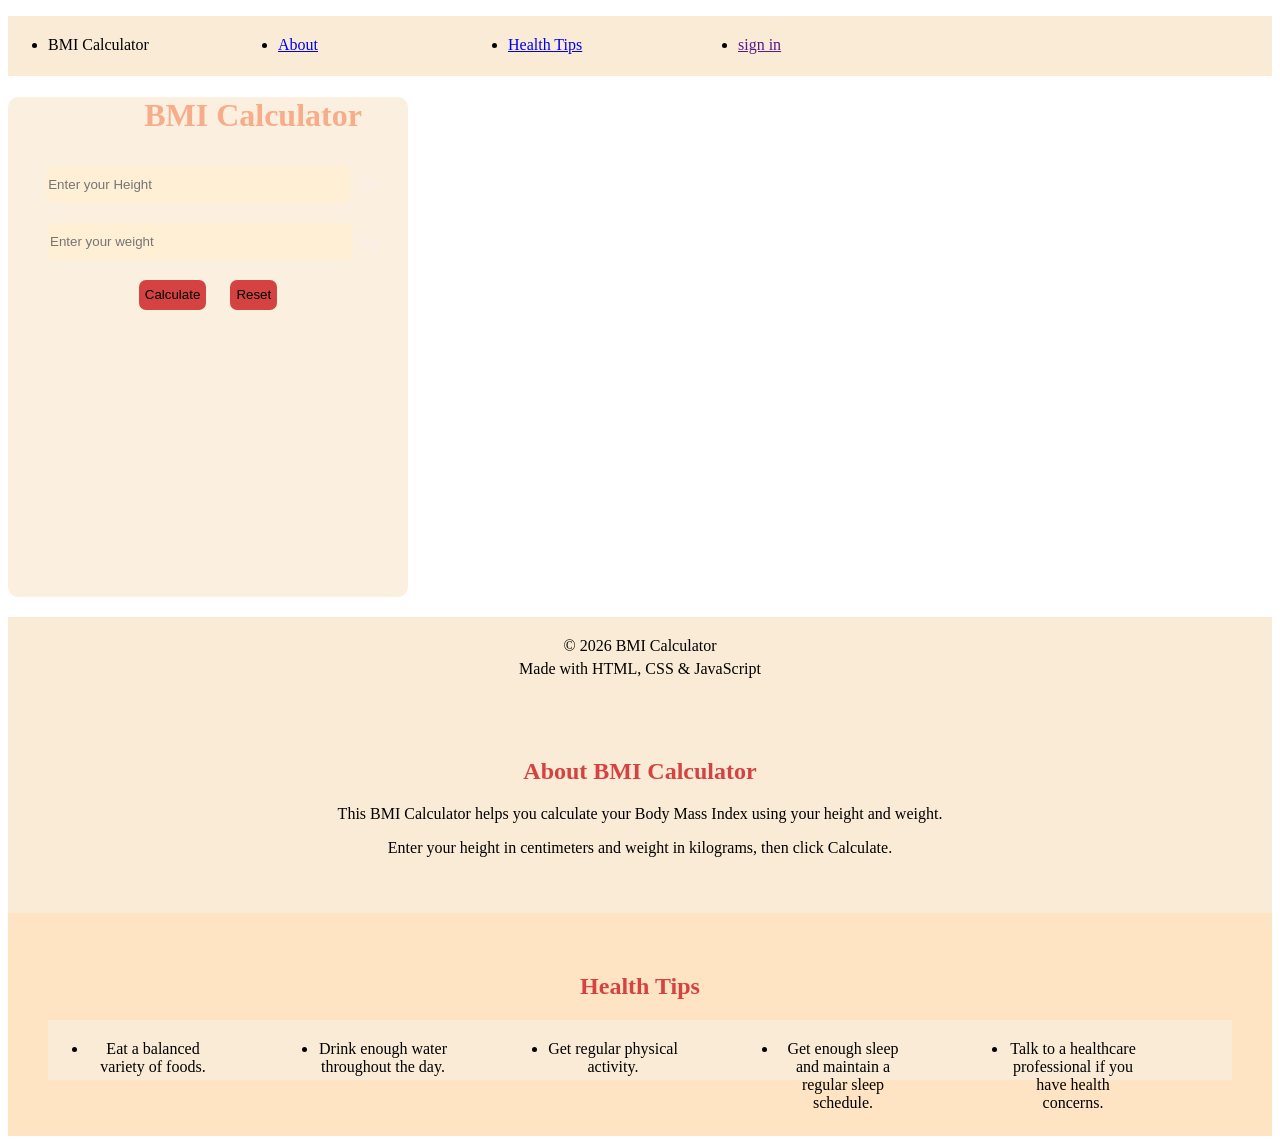
==== home.html @ 36f5c376 "Add files via upload" ====
<!DOCTYPE html>
<html lang="en">
<head>
    <meta charset="UTF-8">
    <meta name="viewport" content="width=device-width, initial-scale=1.0">
    <title>Document</title>
    <style>
        input{
            height: 35px;
            width: 300px;
            border-radius: 7px;
            border: none;
            background-color: papayawhip;
            margin: 10px;

        }
        button{
            height: 30px;
            margin: 10px;
            border-radius: 7px;
            border: none;
            background-color: rgb(212, 66, 66);
        }
       h1{
        margin-left: 90px;
        color: rgb(248, 173, 138);
       }
        ul{
            background-color: antiquewhite;
            height: 40px;
            padding-top: 20px;
            position: sticky;
            top: 0;
            display: flex;
            gap: 100px;
        }
        li{
            width: 130px;
        }
        #op{
            background-color: rgba(250, 235, 215, 0.767);
            
            width: 400px;
            height: 500px;
            border-radius: 10px;
            text-align: center;
            
        }
        #div{
            /* background-size: cover;
            background-image: url("original.gif");
            background-position: top;
            background-attachment: fixed; */
            
    background-image: linear-gradient(
        rgba(255, 255, 255, 0.3),
        rgba(255, 255, 255, 0.3)
    ), url("Untitled-Website-4.png");

    background-size: cover;
    background-position: center;
    background-attachment: fixed;
}
       
        #result{
        font-size: 15px;
        text-align: center;
        justify-content: center;
        margin-top: 20px;
        font-weight: bold;
        border-radius: 10px;
        margin: 20px auto;
        }
        #result{
            background-color: rgba(243, 84, 84, 0.603);
            display: flex;
           align-items: center;
            text-align: center;
        }
        #p{
            margin: 20px auto;
            border-radius: 10px;
            align-items: center;
            text-align: center;
            background-color: bisque;
            
        }
        footer {
    background-color: antiquewhite;
    text-align: center;
    padding: 15px;
    margin-top: 20px;
}

footer p {
    margin: 5px;
}
section {
    padding: 40px;
    text-align: center;
}

#about {
    background-color: antiquewhite;
}

#health {
    background-color: bisque;
}

section h2 {
    color: rgb(212, 66, 66);
}
    </style>
</head>
<body>
    <div id="div">
    <ul>
        <li><a id="logo">BMI Calculator</a></li>
        <li><a href="#about">About</a></li>
        <li><a href="#health">Health Tips</a></li>
        <li><a href="">sign in</a></li>
    </ul>
    <div id="op">
    <h1>BMI Calculator</h1>
    <input id="height" type="text" placeholder="Enter your Height"><span style="color: rgb(252, 238, 238);">cm</span>
    <input id="weight" type="text" placeholder="Enter your weight"><span style="color: rgb(250, 237, 237);">kg</span>
    <button>Calculate</button> <button id="reset">Reset</button>
    <p id="result"></p>
    <p id="p"></p>
    </div>
    </div>
    <footer>
    <p>© 2026 BMI Calculator</p>
    <p>Made with HTML, CSS & JavaScript</p>
</footer>
    <section id="about">
    <h2>About BMI Calculator</h2>
    <p>
        This BMI Calculator helps you calculate your Body Mass Index
        using your height and weight.
    </p>
    <p>
        Enter your height in centimeters and weight in kilograms,
        then click Calculate.
    </p>
</section>
    <section id="health">
    <h2>Health Tips</h2>

    <ul>
        <li>Eat a balanced variety of foods.</li>
        <li>Drink enough water throughout the day.</li>
        <li>Get regular physical activity.</li>
        <li>Get enough sleep and maintain a regular sleep schedule.</li>
        <li>Talk to a healthcare professional if you have health concerns.</li>
    </ul>
</section>
   <script src="./index.js"></script>
</body>
</html>
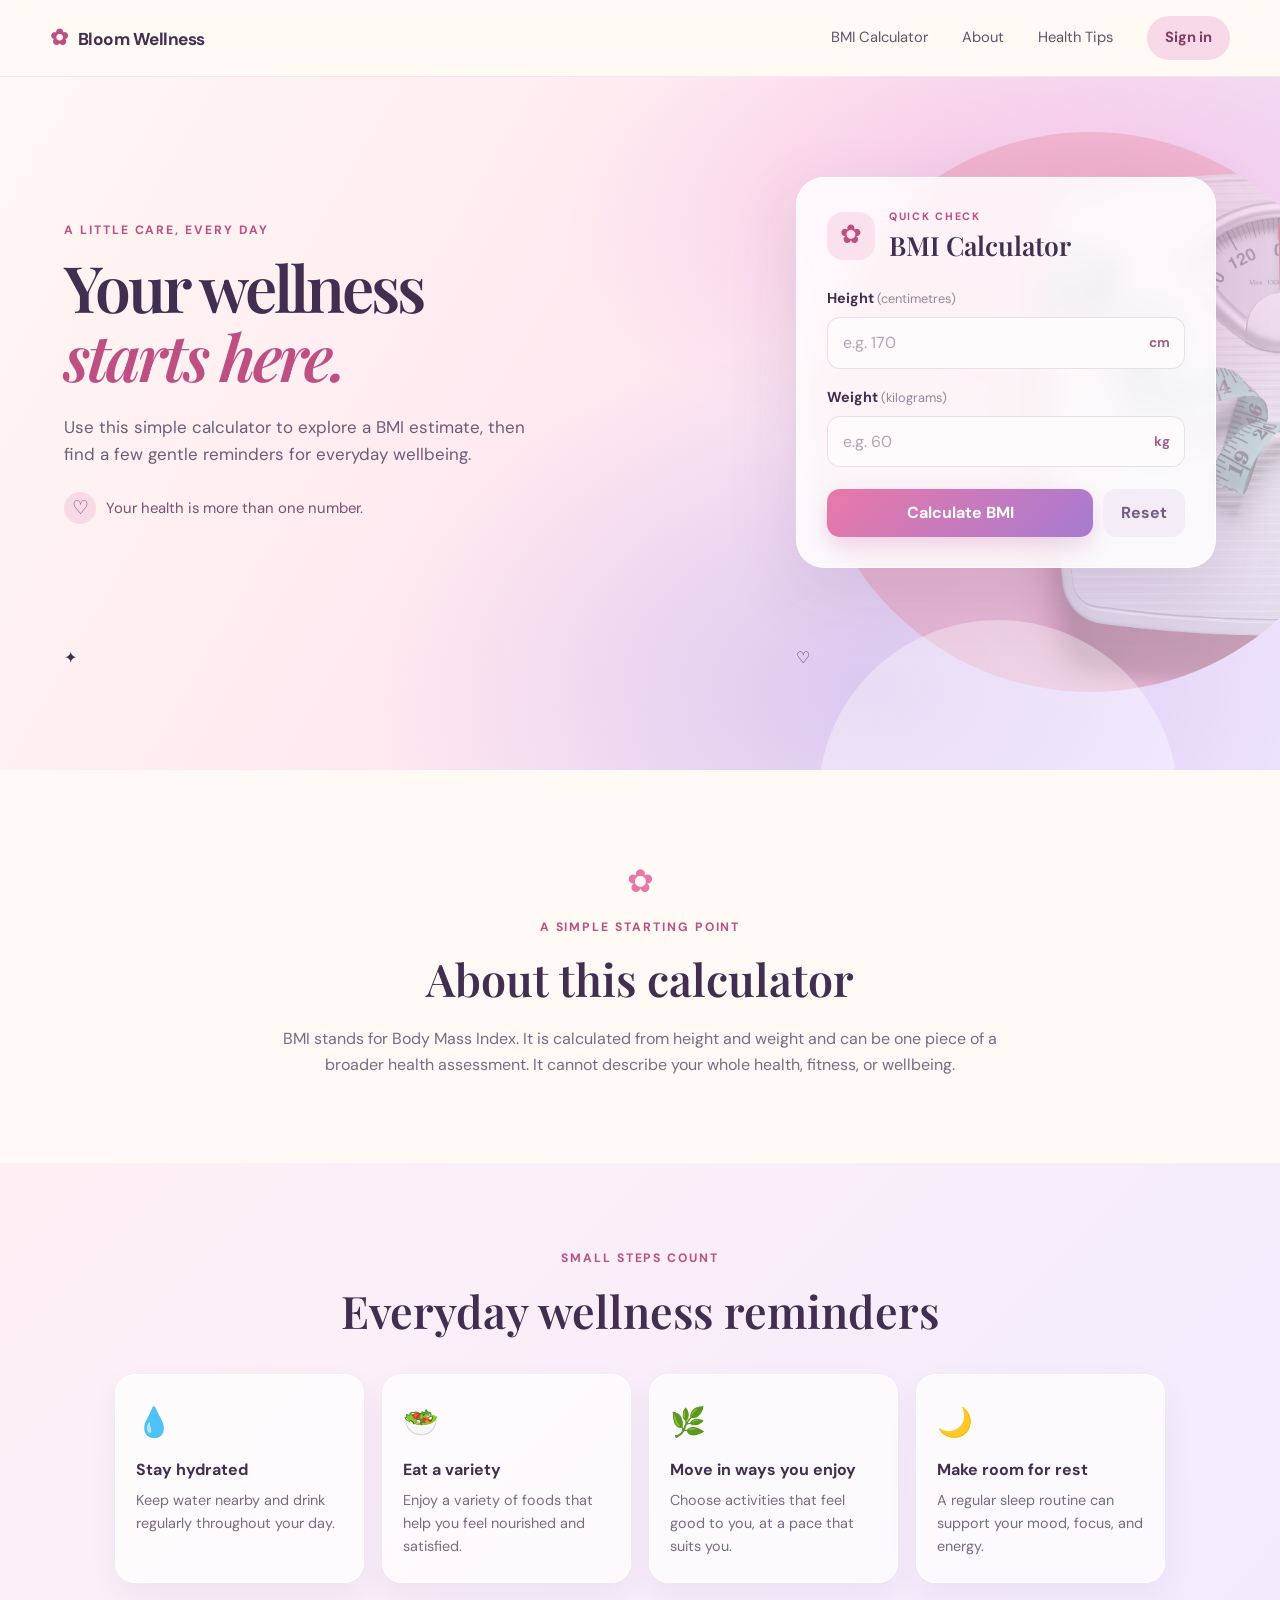
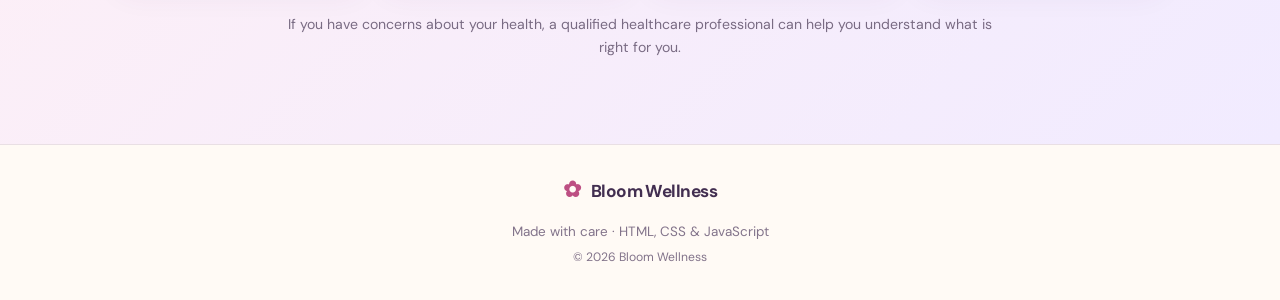
==== commit a1f41254: "Add files via upload" ====
--- a/home.html
+++ b/home.html
@@ -1,161 +1,62 @@
-<!DOCTYPE html>
-<html lang="en">
-<head>
-    <meta charset="UTF-8">
-    <meta name="viewport" content="width=device-width, initial-scale=1.0">
-    <title>Document</title>
-    <style>
-        input{
-            height: 35px;
-            width: 300px;
-            border-radius: 7px;
-            border: none;
-            background-color: papayawhip;
-            margin: 10px;
-
-        }
-        button{
-            height: 30px;
-            margin: 10px;
-            border-radius: 7px;
-            border: none;
-            background-color: rgb(212, 66, 66);
-        }
-       h1{
-        margin-left: 90px;
-        color: rgb(248, 173, 138);
-       }
-        ul{
-            background-color: antiquewhite;
-            height: 40px;
-            padding-top: 20px;
-            position: sticky;
-            top: 0;
-            display: flex;
-            gap: 100px;
-        }
-        li{
-            width: 130px;
-        }
-        #op{
-            background-color: rgba(250, 235, 215, 0.767);
-            
-            width: 400px;
-            height: 500px;
-            border-radius: 10px;
-            text-align: center;
-            
-        }
-        #div{
-            /* background-size: cover;
-            background-image: url("original.gif");
-            background-position: top;
-            background-attachment: fixed; */
-            
-    background-image: linear-gradient(
-        rgba(255, 255, 255, 0.3),
-        rgba(255, 255, 255, 0.3)
-    ), url("Untitled-Website-4.png");
-
-    background-size: cover;
-    background-position: center;
-    background-attachment: fixed;
-}
-       
-        #result{
-        font-size: 15px;
-        text-align: center;
-        justify-content: center;
-        margin-top: 20px;
-        font-weight: bold;
-        border-radius: 10px;
-        margin: 20px auto;
-        }
-        #result{
-            background-color: rgba(243, 84, 84, 0.603);
-            display: flex;
-           align-items: center;
-            text-align: center;
-        }
-        #p{
-            margin: 20px auto;
-            border-radius: 10px;
-            align-items: center;
-            text-align: center;
-            background-color: bisque;
-            
-        }
-        footer {
-    background-color: antiquewhite;
-    text-align: center;
-    padding: 15px;
-    margin-top: 20px;
-}
-
-footer p {
-    margin: 5px;
-}
-section {
-    padding: 40px;
-    text-align: center;
-}
-
-#about {
-    background-color: antiquewhite;
-}
-
-#health {
-    background-color: bisque;
-}
-
-section h2 {
-    color: rgb(212, 66, 66);
-}
-    </style>
-</head>
-<body>
-    <div id="div">
-    <ul>
-        <li><a id="logo">BMI Calculator</a></li>
-        <li><a href="#about">About</a></li>
-        <li><a href="#health">Health Tips</a></li>
-        <li><a href="">sign in</a></li>
-    </ul>
-    <div id="op">
-    <h1>BMI Calculator</h1>
-    <input id="height" type="text" placeholder="Enter your Height"><span style="color: rgb(252, 238, 238);">cm</span>
-    <input id="weight" type="text" placeholder="Enter your weight"><span style="color: rgb(250, 237, 237);">kg</span>
-    <button>Calculate</button> <button id="reset">Reset</button>
-    <p id="result"></p>
-    <p id="p"></p>
-    </div>
-    </div>
-    <footer>
-    <p>© 2026 BMI Calculator</p>
-    <p>Made with HTML, CSS & JavaScript</p>
-</footer>
-    <section id="about">
-    <h2>About BMI Calculator</h2>
-    <p>
-        This BMI Calculator helps you calculate your Body Mass Index
-        using your height and weight.
-    </p>
-    <p>
-        Enter your height in centimeters and weight in kilograms,
-        then click Calculate.
-    </p>
-</section>
-    <section id="health">
-    <h2>Health Tips</h2>
-
-    <ul>
-        <li>Eat a balanced variety of foods.</li>
-        <li>Drink enough water throughout the day.</li>
-        <li>Get regular physical activity.</li>
-        <li>Get enough sleep and maintain a regular sleep schedule.</li>
-        <li>Talk to a healthcare professional if you have health concerns.</li>
-    </ul>
-</section>
-   <script src="./index.js"></script>
-</body>
-</html>+<!DOCTYPE html>
+<html lang="en">
+<head>
+  <meta charset="UTF-8">
+  <meta name="viewport" content="width=device-width, initial-scale=1.0">
+  <meta name="description" content="A simple BMI calculator and wellness tips website.">
+  <title>Bloom Wellness | BMI Calculator</title>
+  <link rel="stylesheet" href="index.css">
+</head>
+<body class="home-page">
+<header class="site-header">
+  <nav class="navbar" aria-label="Main navigation">
+    <a class="brand" href="home.html"><span class="brand-mark">✿</span> Bloom Wellness</a>
+    <div class="nav-links">
+      <a href="#calculator">BMI Calculator</a><a href="#about">About</a><a href="#health">Health Tips</a><a class="nav-cta" href="index.html">Sign in</a>
+    </div>
+  </nav>
+</header>
+<main>
+  <section class="hero" id="calculator">
+    <div class="hero-copy">
+      <p class="eyebrow">A little care, every day</p>
+      <h1>Your wellness<br><span>starts here.</span></h1>
+      <p class="hero-description">Use this simple calculator to explore a BMI estimate, then find a few gentle reminders for everyday wellbeing.</p>
+      <div class="hero-note"><span aria-hidden="true">♡</span> Your health is more than one number.</div>
+    </div>
+    <div class="calculator-card">
+      <div class="card-heading"><span class="card-icon" aria-hidden="true">✿</span><div><p class="eyebrow">Quick check</p><h2>BMI Calculator</h2></div></div>
+      <form id="bmi-form" novalidate>
+        <label for="height">Height <span>(centimetres)</span></label>
+        <div class="input-wrap"><input id="height" name="height" type="number" inputmode="decimal" min="1" max="300" placeholder="e.g. 170" required><span class="unit">cm</span></div>
+        <label for="weight">Weight <span>(kilograms)</span></label>
+        <div class="input-wrap"><input id="weight" name="weight" type="number" inputmode="decimal" min="1" max="500" placeholder="e.g. 60" required><span class="unit">kg</span></div>
+        <p id="form-message" class="form-message" role="alert" aria-live="polite"></p>
+        <div class="button-row"><button class="button button-primary" type="submit">Calculate BMI</button><button class="button button-secondary" type="reset" id="reset">Reset</button></div>
+      </form>
+      <div id="result-panel" class="result-panel" hidden aria-live="polite">
+        <p class="result-label">Your BMI estimate</p><p id="result" class="result-number">—</p><p id="result-category" class="result-category"></p>
+        <p class="result-disclaimer">BMI is a screening estimate, not a diagnosis. Adult ranges are not suitable for interpreting BMI in children or teens; age-specific guidance may be needed.</p>
+      </div>
+    </div>
+    <div class="decor decor-one" aria-hidden="true">✦</div><div class="decor decor-two" aria-hidden="true">♡</div>
+  </section>
+  <section class="content-section about-section" id="about">
+    <div class="section-symbol" aria-hidden="true">✿</div><p class="eyebrow">A simple starting point</p><h2>About this calculator</h2>
+    <p>BMI stands for Body Mass Index. It is calculated from height and weight and can be one piece of a broader health assessment. It cannot describe your whole health, fitness, or wellbeing.</p>
+  </section>
+  <section class="content-section health-section" id="health">
+    <p class="eyebrow">Small steps count</p><h2>Everyday wellness reminders</h2>
+    <div class="tip-grid">
+      <article class="tip-card"><span aria-hidden="true">💧</span><h3>Stay hydrated</h3><p>Keep water nearby and drink regularly throughout your day.</p></article>
+      <article class="tip-card"><span aria-hidden="true">🥗</span><h3>Eat a variety</h3><p>Enjoy a variety of foods that help you feel nourished and satisfied.</p></article>
+      <article class="tip-card"><span aria-hidden="true">🌿</span><h3>Move in ways you enjoy</h3><p>Choose activities that feel good to you, at a pace that suits you.</p></article>
+      <article class="tip-card"><span aria-hidden="true">🌙</span><h3>Make room for rest</h3><p>A regular sleep routine can support your mood, focus, and energy.</p></article>
+    </div>
+    <p class="gentle-note">If you have concerns about your health, a qualified healthcare professional can help you understand what is right for you.</p>
+  </section>
+</main>
+<footer class="site-footer"><a class="brand footer-brand" href="home.html"><span class="brand-mark">✿</span> Bloom Wellness</a><p>Made with care · HTML, CSS &amp; JavaScript</p><p class="copyright">© 2026 Bloom Wellness</p></footer>
+<script src="index.js"></script>
+</body>
+</html>
--- a/index.css
+++ b/index.css
@@ -0,0 +1,27 @@
+@import url('https://fonts.googleapis.com/css2?family=DM+Sans:wght@400;500;600;700&family=Playfair+Display:wght@500;600;700&display=swap');
+:root{--ink:#422e50;--muted:#796b83;--pink:#e978a8;--pink-dark:#bd4f83;--cream:#fffaf5;--line:rgba(119,82,139,.16);--shadow:0 24px 70px rgba(91,49,110,.13)}
+*{box-sizing:border-box}html{scroll-behavior:smooth;scroll-padding-top:90px}body{margin:0;color:var(--ink);font-family:"DM Sans",Arial,sans-serif;line-height:1.6;background:var(--cream)}a{color:inherit}button,input{font:inherit}
+.site-header{position:sticky;top:0;z-index:20;background:rgba(255,250,245,.91);border-bottom:1px solid rgba(119,82,139,.1);backdrop-filter:blur(16px)}
+.navbar{width:min(1180px,calc(100% - 40px));min-height:76px;margin:0 auto;display:flex;align-items:center;justify-content:space-between;gap:24px}
+.brand{text-decoration:none;font-weight:700;letter-spacing:-.03em;white-space:nowrap;font-size:1.08rem}.brand-mark{color:var(--pink-dark);margin-right:7px;font-size:1.35rem}
+.nav-links{display:flex;align-items:center;gap:clamp(14px,3vw,34px)}.nav-links a{text-decoration:none;font-size:.92rem;color:#65536f;transition:color .2s}.nav-links a:hover{color:var(--pink-dark)}.nav-links .nav-cta{padding:10px 18px;border-radius:999px;background:#f8d9e7;color:#7d3d65;font-weight:700}
+.hero{position:relative;isolation:isolate;overflow:hidden;min-height:690px;padding:clamp(52px,8vw,100px) max(5vw,calc((100vw - 1180px)/2));display:grid;grid-template-columns:minmax(0,1fr) minmax(320px,420px);align-items:center;gap:clamp(32px,6vw,90px);background:radial-gradient(ellipse at 85% 20%,rgba(235,166,218,.55),transparent 34%),radial-gradient(ellipse at 68% 88%,rgba(180,159,231,.42),transparent 40%),linear-gradient(120deg,#fff8f3 0%,#ffe7f0 50%,#eee5ff 100%)}
+.hero::before{content:"";position:absolute;z-index:-1;width:560px;height:560px;right:-90px;top:55px;border-radius:50%;background:url("Untitled-Website-4.png") center/cover no-repeat;opacity:.35;filter:saturate(.85);animation:float 9s ease-in-out infinite}.hero::after{content:"";position:absolute;z-index:-1;width:360px;height:360px;right:8%;bottom:-210px;border-radius:50%;background:rgba(255,255,255,.36)}
+.hero-copy{max-width:560px}.eyebrow{margin:0 0 12px;color:var(--pink-dark);font-size:.76rem;font-weight:700;text-transform:uppercase;letter-spacing:.16em}
+.hero h1,.auth-card h1{margin:0;font:600 clamp(2.8rem,5vw,4.7rem)/1.08 "Playfair Display",Georgia,serif;letter-spacing:-.045em}.hero h1 span{color:var(--pink-dark);font-style:italic}.hero-description{max-width:470px;margin:24px 0;color:#6d5d78;font-size:1.06rem}
+.hero-note{display:inline-flex;align-items:center;gap:10px;color:#79506f;font-size:.93rem}.hero-note span{display:grid;place-items:center;width:32px;height:32px;border-radius:50%;background:#f8d9e7;font-size:1.2rem}
+.calculator-card{width:100%;padding:30px;border:1px solid rgba(255,255,255,.85);border-radius:28px;background:rgba(255,255,255,.83);box-shadow:var(--shadow);backdrop-filter:blur(14px)}
+.card-heading{display:flex;align-items:center;gap:14px;margin-bottom:24px}.card-icon{display:grid;place-items:center;flex:0 0 48px;height:48px;border-radius:16px;background:#fbe1ed;color:var(--pink-dark);font-size:1.6rem}.card-heading .eyebrow{margin-bottom:2px;font-size:.67rem}.card-heading h2{margin:0;font:600 1.65rem "Playfair Display",Georgia,serif}
+.calculator-card label,.auth-card label{display:block;margin:17px 0 7px;font-size:.9rem;font-weight:700}.calculator-card label span{color:#95869d;font-weight:400;font-size:.8rem}
+.input-wrap{position:relative}.input-wrap input,.auth-card input{width:100%;min-height:49px;padding:12px 48px 12px 15px;border:1px solid var(--line);border-radius:13px;outline:none;background:#fffafc;color:var(--ink);transition:border-color .2s,box-shadow .2s}.auth-card input{padding-right:15px}.input-wrap input:focus,.auth-card input:focus{border-color:#d77cab;box-shadow:0 0 0 4px rgba(217,120,171,.14)}.input-wrap input::placeholder,.auth-card input::placeholder{color:#b2a5b8}.unit{position:absolute;right:15px;top:50%;transform:translateY(-50%);color:#a35e89;font-size:.85rem;font-weight:700}
+.button-row{display:flex;gap:10px;margin-top:22px}.button{min-height:46px;padding:11px 18px;border:0;border-radius:13px;cursor:pointer;font-weight:700;transition:transform .2s,box-shadow .2s,background .2s}.button:hover{transform:translateY(-2px)}.button-primary{flex:1;color:white;background:linear-gradient(135deg,#e978a8,#a77bd1);box-shadow:0 9px 20px rgba(190,91,153,.22)}.button-primary:hover{box-shadow:0 12px 25px rgba(190,91,153,.3)}.button-secondary{background:#f4edf7;color:#755b84}
+.form-message{margin:8px 0 0;color:#a33e63;font-size:.84rem}.form-message:empty{display:none}.success-message{color:#537c62}
+.result-panel{margin-top:24px;padding:19px;border:1px solid #f0d0e1;border-radius:18px;text-align:center;background:linear-gradient(135deg,#fff1f6,#f4efff)}.result-panel[hidden]{display:none}.result-label{margin:0;color:#806984;font-size:.82rem}.result-number{margin:0;color:#a4477c;font:700 2.5rem "Playfair Display",Georgia,serif}.result-category{margin:0;color:#634d70;font-weight:700}.result-disclaimer{margin:12px 0 0;color:#88798d;font-size:.72rem;line-height:1.5}
+.content-section{padding:86px 24px;text-align:center}.content-section h2{margin:0 0 18px;font:600 clamp(2rem,4vw,2.8rem) "Playfair Display",Georgia,serif}.about-section{background:#fffaf5}.about-section>p:not(.eyebrow){max-width:720px;margin:0 auto;color:var(--muted)}.section-symbol{margin:0 auto 10px;color:var(--pink);font-size:2rem}.health-section{background:linear-gradient(135deg,#fff0f5,#f1ebff)}
+.tip-grid{width:min(1050px,100%);margin:34px auto 0;display:grid;grid-template-columns:repeat(4,1fr);gap:18px;text-align:left}.tip-card{padding:24px 20px;border:1px solid rgba(255,255,255,.9);border-radius:20px;background:rgba(255,255,255,.72);box-shadow:0 12px 30px rgba(91,49,110,.06)}.tip-card>span{font-size:1.8rem}.tip-card h3{margin:12px 0 7px;font-size:1rem}.tip-card p{margin:0;color:var(--muted);font-size:.9rem}.gentle-note{max-width:720px;margin:30px auto 0;color:#796b83;font-size:.88rem}
+.site-footer{padding:28px 24px;text-align:center;background:#fffaf5;border-top:1px solid var(--line);color:#82738a;font-size:.84rem}.site-footer p{margin:5px 0}.footer-brand{display:inline-block;margin-bottom:8px;color:var(--ink)}.copyright{font-size:.76rem}
+.auth-page{min-height:100vh;background:radial-gradient(ellipse at 85% 15%,#f3dafa,transparent 35%),linear-gradient(135deg,#fff8f3,#ffe7f0 55%,#eee5ff)}.auth-main{min-height:calc(100vh - 150px);display:grid;place-items:center;padding:45px 20px}.auth-card{width:min(460px,100%);padding:clamp(26px,5vw,42px);border:1px solid rgba(255,255,255,.9);border-radius:28px;background:rgba(255,255,255,.86);box-shadow:var(--shadow)}.auth-flower{display:grid;place-items:center;width:54px;height:54px;margin-bottom:18px;border-radius:18px;color:var(--pink-dark);background:#fbe1ed;font-size:1.8rem}.auth-card h1{font-size:2.7rem}.auth-intro{margin:12px 0 22px;color:var(--muted);font-size:.9rem}.auth-submit{width:100%;margin-top:18px}.auth-bottom{margin:22px 0 0;text-align:center;color:var(--muted);font-size:.88rem}.auth-bottom a{color:var(--pink-dark);font-weight:700}.auth-footer{background:transparent;border:0}
+@keyframes float{0%,100%{transform:translateY(0)}50%{transform:translateY(-12px)}}
+@media(max-width:900px){.hero{grid-template-columns:minmax(0,1fr) minmax(300px,390px);gap:28px;padding-left:5vw;padding-right:5vw}.hero::before{right:-160px}.tip-grid{grid-template-columns:repeat(2,1fr)}.decor{display:none}}
+@media(max-width:700px){.navbar{width:calc(100% - 28px);min-height:68px;flex-wrap:wrap;padding:13px 0;gap:10px}.nav-links{width:100%;justify-content:space-between;gap:10px;flex-wrap:wrap}.nav-links a{font-size:.82rem}.nav-links .nav-cta{padding:7px 12px}.hero{grid-template-columns:1fr;padding:55px 20px;gap:34px}.hero-copy{max-width:560px}.hero h1{font-size:clamp(2.7rem,12vw,4rem)}.hero::before{width:360px;height:360px;right:-145px;top:190px;opacity:.2}.calculator-card{max-width:480px;margin:0 auto;padding:24px}.content-section{padding:64px 20px}.tip-grid{grid-template-columns:1fr}}
+@media(prefers-reduced-motion:reduce){*,*::before,*::after{scroll-behavior:auto!important;animation-duration:.01ms!important;animation-iteration-count:1!important;transition-duration:.01ms!important}}
